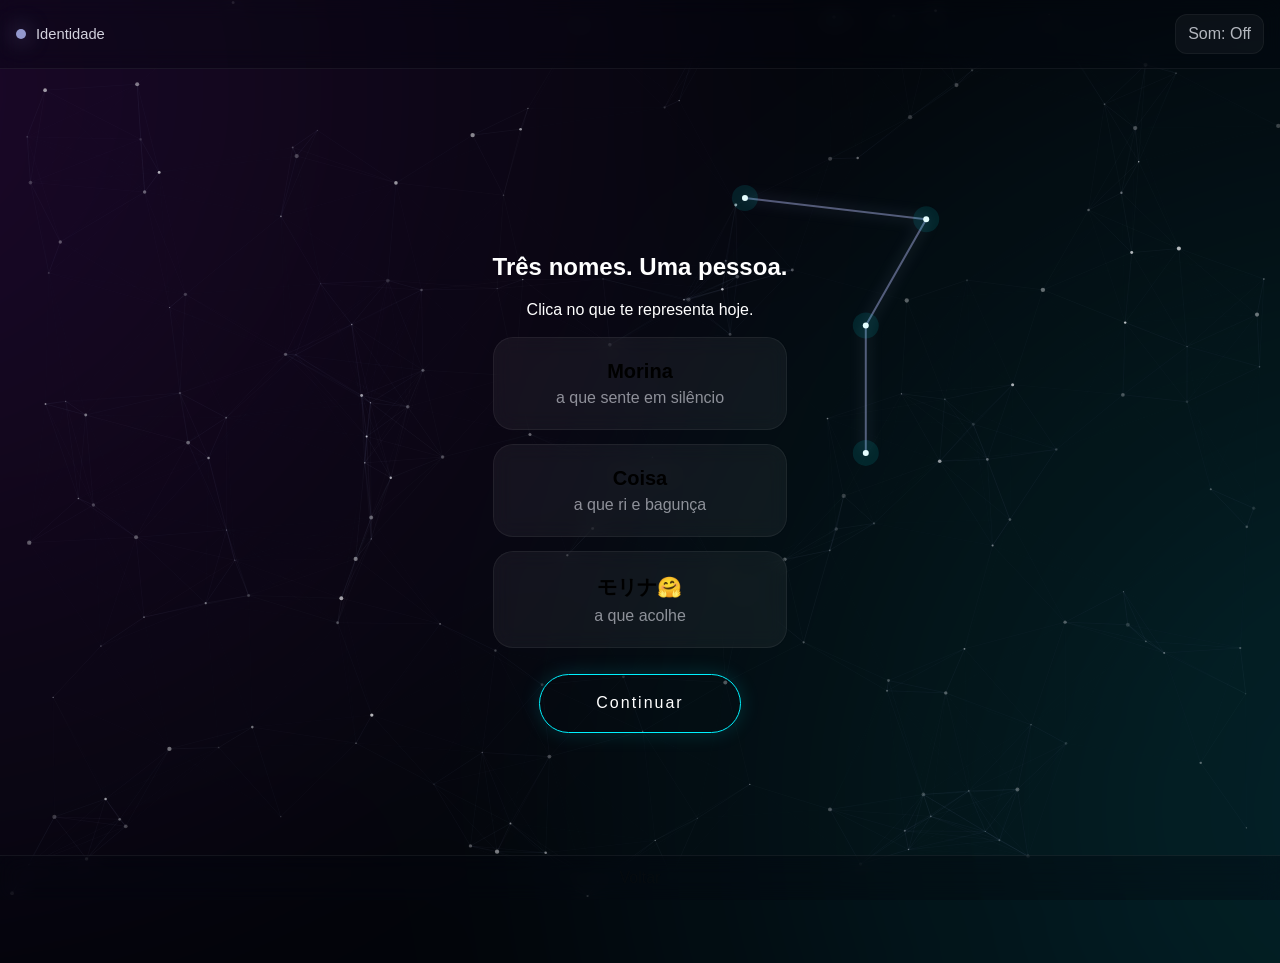
==== flow.html @ cb2edfd9 "Add files via upload" ====
<!doctype html>
<html lang="pt">
<head>
  <meta charset="utf-8" />
  <meta name="viewport" content="width=device-width, initial-scale=1" />
  <title>Morina</title>

  <link rel="stylesheet" href="assets/css/reset.css" />
  <link rel="stylesheet" href="assets/css/base.css" />
  <link rel="stylesheet" href="assets/css/flow.css" />
</head>

<body class="page page--flow">
  <canvas id="sky" aria-hidden="true"></canvas>
  <div class="aurora" aria-hidden="true"></div>

  <!-- Barra discreta -->
  <header class="topbar" aria-label="Progresso">
    <div class="topbar__left">
      <span class="topbar__dot" aria-hidden="true"></span>
      <span class="topbar__label" id="progressLabel">Começo</span>
    </div>

    <button class="topbar__sound" type="button" id="soundToggle" aria-pressed="false">
      Som: Off
    </button>
  </header>

  <main class="flow" role="main" aria-label="Percurso">
    <section class="screens" id="screens">

      <!-- TELA 1 -->
      <section class="screen screen--identity is-active" data-screen="1" aria-label="Identidade">
        <div class="screen__content">
          <h2 class="screen__title">Três nomes. Uma pessoa.</h2>
          <p class="screen__subtitle">Clica no que te representa hoje.</p>

          <div class="cards cards--triple" role="list">
            <button class="card" type="button" data-pick="morina" role="listitem">
              <h3 class="card__title">Morina</h3>
              <p class="card__text">a que sente em silêncio</p>
            </button>

            <button class="card" type="button" data-pick="coisa" role="listitem">
              <h3 class="card__title">Coisa</h3>
              <p class="card__text">a que ri e bagunça</p>
            </button>

            <button class="card" type="button" data-pick="jp" role="listitem">
              <h3 class="card__title">モリナ🤗</h3>
              <p class="card__text">a que acolhe</p>
            </button>
          </div>

          <div class="screen__actions">
            <button class="btn btn--primary" type="button" data-next>Continuar</button>
          </div>
        </div>
      </section>

      <!-- TELA 2 -->
      <section class="screen screen--quiz" data-screen="2" aria-label="Perguntas sobre ti">
        <div class="screen__content">
          <h2 class="screen__title">Sobre ti. Do teu jeito.</h2>
          <p class="screen__subtitle">Sem responder bonito. Só escolhe verdadeiro.</p>

          <form class="quiz" id="quizForm">
            <fieldset class="quiz__q" data-q="1">
              <legend class="quiz__legend">Quando tu estás bem de verdade, tu ficas mais…</legend>
              <div class="quiz__choices">
                <button class="choice" type="button" data-answer="calma">Calma</button>
                <button class="choice" type="button" data-answer="leve">Leve</button>
                <button class="choice" type="button" data-answer="risonha">Risonha</button>
              </div>
            </fieldset>

            <fieldset class="quiz__q" data-q="2" hidden>
              <legend class="quiz__legend">O que tu preferes quando estás cansada?</legend>
              <div class="quiz__choices">
                <button class="choice" type="button" data-answer="silencio">Silêncio</button>
                <button class="choice" type="button" data-answer="companhia">Companhia</button>
                <button class="choice" type="button" data-answer="distancia">Distância só um pouco</button>
              </div>
            </fieldset>

            <fieldset class="quiz__q" data-q="3" hidden>
              <legend class="quiz__legend">O que mais te descreve?</legend>
              <div class="quiz__choices">
                <button class="choice" type="button" data-answer="cuidado">Cuidado</button>
                <button class="choice" type="button" data-answer="coragem">Coragem</button>
                <button class="choice" type="button" data-answer="fe">Fé</button>
              </div>
            </fieldset>

            <fieldset class="quiz__q" data-q="4" hidden>
              <legend class="quiz__legend">Quando alguém te magoa, tu…</legend>
              <div class="quiz__choices">
                <button class="choice" type="button" data-answer="fica_quieta">Ficas quieta</button>
                <button class="choice" type="button" data-answer="perdoa">Perdoas, mas lembras</button>
                <button class="choice" type="button" data-answer="corta">Cortas aos poucos</button>
              </div>
            </fieldset>

            <fieldset class="quiz__q" data-q="5" hidden>
              <legend class="quiz__legend">O que te faz sentir amada?</legend>
              <div class="quiz__choices">
                <button class="choice" type="button" data-answer="palavras">Palavras certas</button>
                <button class="choice" type="button" data-answer="presenca">Presença</button>
                <button class="choice" type="button" data-answer="cuidado_simples">Cuidado simples</button>
              </div>
            </fieldset>

            <fieldset class="quiz__q" data-q="6" hidden>
              <legend class="quiz__legend">E o “7”… quando tu vês esse número invertido, sentes…</legend>
              <div class="quiz__choices">
                <button class="choice" type="button" data-answer="paz">Paz</button>
                <button class="choice" type="button" data-answer="sinal">Sinal</button>
                <button class="choice" type="button" data-answer="memoria">Uma memória boa</button>
              </div>
            </fieldset>

            <div class="screen__actions">
              <button class="btn btn--primary" type="button" disabled id="quizNext">
                Avançar
              </button>
            </div>
          </form>
        </div>
      </section>

      <!-- TELA 3 -->
      <section class="screen screen--mist" data-screen="3" aria-label="O que pensam">
        <div class="screen__content">
          <h2 class="screen__title">O que pensam de ti…</h2>

          <div class="mist" aria-live="polite">
            <p class="mist__line">“Que és só brincadeira.”</p>
            <p class="mist__line">“Que estás sempre bem.”</p>
            <p class="mist__line">“Que rir demais é falta de cabeça.”</p>
          </div>

          <div class="screen__actions">
            <button class="btn btn--ghost" type="button" data-next>Continuar</button>
          </div>
        </div>
      </section>

      <!-- TELA 4 -->
      <section class="screen screen--light" data-screen="4" aria-label="O que és">
        <div class="screen__content">
          <h2 class="screen__title">O que és, de verdade.</h2>

          <div class="truth">
            <p class="truth__line">Tu ris, mas sentes.</p>
            <p class="truth__line">Ajudas mesmo cansada.</p>
            <p class="truth__line">Escolhes leveza porque já sentiste peso.</p>
            <p class="truth__line">Pediste pouco: honestidade e cuidado.</p>
          </div>

          <div class="screen__actions">
            <button class="btn btn--primary" type="button" data-next>Avançar</button>
          </div>
        </div>
      </section>

      <!-- TELA 4B (extra, diferente) -->
      <section class="screen screen--morina" data-screen="4b" aria-label="Morina">
        <div class="screen__content">
          <h2 class="screen__title">Morina não é só riso.</h2>

          <div class="morinaBlock">
            <p class="morinaBlock__line">Ela ri porque sente.</p>
            <p class="morinaBlock__line">Ajuda porque se importa.</p>
            <p class="morinaBlock__line">E às vezes… só queria ser cuidada também.</p>
          </div>

          <div class="screen__actions">
            <button class="btn btn--primary" type="button" data-next>Continuar</button>
          </div>
        </div>
      </section>

      <!-- TELA 5 -->
      <section class="screen screen--soft" data-screen="5" aria-label="Últimas respostas">
        <div class="screen__content">
          <h2 class="screen__title">Só mais um bocadinho.</h2>
          <p class="screen__subtitle">Se quiseres, responde. Se não, segue.</p>

          <form class="mini" id="miniForm">
            <label class="mini__field">
              <span class="mini__label">O que te faz sentir segura?</span>
              <input class="mini__input" type="text" name="segura" placeholder="(curto, do teu jeito)" />
            </label>

            <label class="mini__field">
              <span class="mini__label">O silêncio confortável existe pra ti?</span>
              <input class="mini__input" type="text" name="silencio" placeholder="sim, não, às vezes..." />
            </label>

            <div class="screen__actions screen__actions--split">
              <button class="btn btn--ghost" type="button" data-skip>Pular</button>
              <button class="btn btn--primary" type="button" data-next>Continuar</button>
            </div>
          </form>
        </div>
      </section>

      <!-- TELA 6 -->
      <section class="screen screen--gift" data-screen="6" aria-label="Presente final">
        <div class="screen__content">
          <h2 class="screen__title">Chegaste.</h2>
          <p class="screen__subtitle">Agora é só abrir.</p>

          <div class="giftZone" id="giftZone">
            <button class="gift gift--runner" type="button" id="openGift">
              🎁 Abrir presente
            </button>
            <p class="giftHint" id="giftHint">tenta apanhar 😼</p>
          </div>

          <article class="letter" id="letter" hidden aria-label="Carta">
            <h3 class="letter__title">Para Morina</h3>

            <p class="letter__p">
              Hoje eu só queria que tu soubesses uma coisa: eu vejo-te.
            </p>

            <p class="letter__p">
              Tu ris, tu ajudas, tu segues… e mesmo assim, continuas a ser real.
              Honestidade e cuidado. Foi isso que tu pediste ao mundo, mesmo sem dizer muito.
            </p>

            <!-- Versículo -->
            <blockquote class="verse" id="verse" aria-label="Versículo">
              “O Senhor é o meu pastor; nada me faltará.”<br>
              <small>Salmos 23:1</small>
            </blockquote>

            <p class="letter__p letter__p--end">
              Hoje é teu aniversário. Mas ser tu já é raro todos os dias.
            </p>

            <p class="letter__sig">🤍</p>

            <!-- Resgatar presente -->
            <div class="letter__actions" hidden id="redeemWrap">
              <a class="btn btn--primary" id="redeemGift" href="#">
                Resgatar presente
              </a>
            </div>
          </article>
        </div>
      </section>

    </section>
  </main>

  <footer class="footer" aria-label="Navegação">
    <button class="btn btn--ghost" type="button" id="backBtn">Voltar</button>
  </footer>

  <!-- 🎵 Música de fundo (toca via clique no botão Som) -->
  <audio id="bgMusic" loop preload="auto">
    <source src="assets/audio/morina.mp3" type="audio/mpeg" />
  </audio>

  <script src="assets/js/state.js" defer></script>
  <script src="assets/js/flow.js" defer></script>
  <script src="assets/js/effects.js" defer></script>
  <script src="assets/js/sky.js" defer></script>
</body>
</html>
---- assets/css/base.css ----
:root {
  --primary: #bc13fe;
  --secondary: #00f2ff;
  --bg: #03050a;
  --glass: rgba(255, 255, 255, 0.03);
  --border: rgba(255, 255, 255, 0.1);
}

html, body {
  margin: 0;
  padding: 0;
  height: 100%;
  background: var(--bg);
  color: white;
  font-family: 'Space Grotesk', sans-serif;
  overflow: hidden;
}

/* Camadas de fundo: estrelas (0), aurora (1), conteúdo (2+) */
#stars-container {
  position: fixed;
  inset: 0;
  width: 100%;
  height: 100%;
  background: radial-gradient(circle at center, #1b2735 0%, #03050a 100%);
  z-index: 0;
  pointer-events: none;
}

/* Se tiveres stars divs antigas, mantém sem quebrar */
.star {
  position: absolute;
  background: white;
  border-radius: 50%;
  opacity: 0.6;
  animation: moveStar linear infinite;
}

@keyframes moveStar {
  from { transform: translateY(100vh); }
  to { transform: translateY(-10vh); }
}

/* Aurora por cima das estrelas, mas abaixo do conteúdo */
.aurora {
  position: fixed;
  inset: -50%;
  z-index: 1;
  pointer-events: none;

  background:
    radial-gradient(circle at 20% 30%, rgba(188, 19, 254, 0.15), transparent 40%),
    radial-gradient(circle at 80% 70%, rgba(0, 242, 255, 0.15), transparent 40%);
  filter: blur(80px);
  animation: rotateAurora 20s linear infinite;

  /* ajuda a aurora não "matar" as estrelas */
  opacity: 0.9;
  mix-blend-mode: screen;
}

@keyframes rotateAurora {
  from { transform: rotate(0deg); }
  to { transform: rotate(360deg); }
}

/* Wrapper principal do conteúdo */
.gate {
  position: relative;
  z-index: 2;
  min-height: 100vh;

  display: flex;
  align-items: center;
  justify-content: center;

  /* espaço para não colar em telas pequenas */
  padding: 1.25rem;
}

/* Cartão Morina */
.gate__card {
  background: var(--glass);
  backdrop-filter: blur(20px) saturate(160%);
  -webkit-backdrop-filter: blur(20px) saturate(160%);
  border: 1px solid var(--border);
  border-radius: 40px;
  padding: 3.5rem 2rem;
  text-align: center;
  max-width: 460px;
  width: min(460px, 92vw);
  box-shadow: 0 40px 100px rgba(0,0,0,0.6);
  animation: fadeInUp 1.2s ease-out;
}

@keyframes fadeInUp {
  from { opacity: 0; transform: translateY(30px); }
  to { opacity: 1; transform: translateY(0); }
}

.gate__eyebrow {
  font-size: 3rem;
  margin: 0 0 1rem;
  filter: drop-shadow(0 0 15px var(--primary));
}

.gate__title {
  font-size: 2rem;
  font-weight: 700;
  margin: 0 0 1rem;

  background: linear-gradient(to right, #fff, var(--secondary));
  -webkit-background-clip: text;
  background-clip: text;
  -webkit-text-fill-color: transparent;
}

.gate__subtitle {
  color: rgba(255,255,255,0.6);
  font-weight: 300;
  line-height: 1.6;
  margin: 0 0 2.5rem;
}

/* Botão de Fluxo */
.btn--primary {
  display: inline-block;
  padding: 1.2rem 3.5rem;
  background: transparent;
  color: white;
  text-decoration: none;
  border: 1px solid var(--secondary);
  border-radius: 100px;
  font-weight: 500;
  letter-spacing: 2px;
  transition: all 0.4s cubic-bezier(0.175, 0.885, 0.32, 1.275);
  box-shadow: 0 0 20px rgba(0, 242, 255, 0.15);
}

.btn--primary:hover {
  background: var(--secondary);
  color: #000;
  box-shadow: 0 0 40px rgba(0, 242, 255, 0.5);
  transform: scale(1.05);
}

.gate__hint {
  margin-top: 2rem;
  font-size: 0.7rem;
  opacity: 0.3;
  text-transform: uppercase;
  letter-spacing: 4px;
}

/* ===== MOBILE FIXES (não quebra desktop) ===== */

/* Nunca deixa o site "trancar" scroll globalmente */
html, body {
  overflow-x: hidden;
}

/* Só a página inicial pode ser "centrada". Flow precisa de scroll normal */
.page--flow {
  min-height: 100svh; /* melhor que 100vh no mobile */
}

.page--flow body,
body.page--flow {
  display: block;
  align-items: unset;
  justify-content: unset;
  overflow-y: auto; /* deixa rolar */
  -webkit-overflow-scrolling: touch;
}

/* Safe-area (iPhone com notch) */
:root{
  --safe-top: env(safe-area-inset-top, 0px);
  --safe-bottom: env(safe-area-inset-bottom, 0px);
}
---- assets/css/flow.css ----
.page{ min-height:100vh; }

/* Camadas: canvas (0), aurora (1), UI (5+ já está na topbar) */
#sky{
  position: fixed;
  inset: 0;
  width: 100vw;
  height: 100vh;
  z-index: 0;
  pointer-events: none;
}

.aurora{
  position: fixed;
  inset: -50%;
  z-index: 1;
  pointer-events: none;

  /* se já tens aurora no base.css, isto só garante que não apaga o céu */
  opacity: 0.9;
  mix-blend-mode: screen;
}

.flow{
  position: relative;
  z-index: 2;
  padding: 44px 18px 110px;
}

/* Topbar */
.topbar{
  position: sticky;
  top: 0;
  z-index: 5;
  display:flex;
  align-items:center;
  justify-content:space-between;
  padding: 14px 16px;
  background: rgba(5,7,16,0.35);
  backdrop-filter: blur(10px);
  border-bottom: 1px solid rgba(255,255,255,0.06);
}
.topbar__left{ display:flex; align-items:center; gap:10px; }
.topbar__dot{
  width:10px; height:10px; border-radius:50%;
  background: rgba(185,194,255,0.78);
  box-shadow: 0 0 22px rgba(185,194,255,0.55);
}
.topbar__label{ color: rgba(244,246,255,0.85); font-size: 0.92rem; }
.topbar__sound{
  color: rgba(244,246,255,0.72);
  padding: 10px 12px;
  border-radius: 12px;
  background: rgba(255,255,255,0.04);
  border: 1px solid rgba(255,255,255,0.05);
}

/* Screens */
.screen{
  display:none;
  min-height: calc(100vh - 160px);
  align-items:center;
  justify-content:center;
  text-align:center;
}

.screen.is-active{
  display:flex;
  animation: fadeIn 900ms ease;
}

@keyframes fadeIn{
  from{ opacity:0; transform: translateY(14px); }
  to{ opacity:1; transform: translateY(0); }
}

.screen__content{
  max-width: 560px;
  margin: 0 auto;
  padding: 0 6px;
}

.screen__actions{
  margin-top: 26px;
  display:flex;
  justify-content:center;
  gap: 12px;
}
.screen__actions--split{ justify-content: space-between; }

/* Cards */
.cards{ display:grid; gap: 14px; margin-top: 18px; }
.card{
  padding: 22px;
  border-radius: 20px;
  background: rgba(255,255,255,0.05);
  border: 1px solid rgba(255,255,255,0.06);
  backdrop-filter: blur(10px);
  transition: transform 300ms ease, background 300ms ease, box-shadow 300ms ease;
}
.card:hover{
  transform: translateY(-4px);
  background: rgba(255,255,255,0.08);
  box-shadow: 0 18px 50px rgba(0,0,0,0.25);
}
.card.is-picked{
  box-shadow: 0 0 0 2px rgba(185,194,255,0.25), 0 18px 55px rgba(185,194,255,0.12);
}
.card__title{ font-size: 1.25rem; margin: 0 0 6px; }
.card__text{ color: rgba(244,246,255,0.55); margin: 0; }

/* Quiz */
.quiz__q{ margin: 16px 0 8px; }
.quiz__legend{ color: rgba(244,246,255,0.78); margin-bottom: 12px; }
.quiz__choices{
  display:flex;
  flex-wrap:wrap;
  gap: 10px;
  justify-content:center;
}
.choice{
  padding: 14px 18px;
  border-radius: 14px;
  background: rgba(255,255,255,0.06);
  border: 1px solid rgba(255,255,255,0.06);
  color: rgba(244,246,255,0.85);
  transition: transform 220ms ease, background 220ms ease, box-shadow 220ms ease;
}
.choice:hover{ transform: translateY(-2px); background: rgba(255,255,255,0.10); }
.choice.is-chosen{ box-shadow: 0 0 0 2px rgba(185,194,255,0.25); }

/* novo: estado selecionado "fixo" */
.choice.is-picked{
  outline: 2px solid rgba(0, 242, 255, 0.55);
  box-shadow: 0 0 28px rgba(0, 242, 255, 0.12);
}

/* Mist */
.mist{
  margin-top: 18px;
  padding: 18px 14px;
  border-radius: 18px;
  background: rgba(255,255,255,0.03);
  border: 1px solid rgba(255,255,255,0.05);
}
.mist__line{
  margin: 16px 0;
  color: rgba(244,246,255,0.52);
  font-style: italic;
}

/* Truth */
.truth{
  margin-top: 18px;
  padding: 18px 16px;
  border-radius: 18px;
  background: rgba(185,194,255,0.06);
  border: 1px solid rgba(185,194,255,0.12);
}
.truth__line{ margin: 14px 0; font-size: 1.05rem; }

/* Tela Morina */
.screen--morina .morinaBlock{
  margin-top: 18px;
  padding: 22px 18px;
  border-radius: 22px;
  background: rgba(255,255,255,0.05);
  border: 1px solid rgba(255,255,255,0.06);
  backdrop-filter: blur(10px);
}
.morinaBlock__line{
  margin: 14px 0;
  color: rgba(244,246,255,0.80);
  font-size: 1.05rem;
}

/* Mini */
.mini__field{ display:block; text-align:left; margin: 14px 0; }
.mini__label{ display:block; color: rgba(244,246,255,0.78); margin-bottom: 8px; }
.mini__input{
  width:100%;
  padding: 14px 14px;
  border-radius: 14px;
  background: rgba(255,255,255,0.05);
  border: 1px solid rgba(255,255,255,0.06);
  color: rgba(244,246,255,0.92);
}

/* Presente + trolagem */
.giftZone{
  position: relative;
  height: 220px;
  margin-top: 22px;
  border-radius: 22px;
  background: rgba(255,255,255,0.04);
  border: 1px solid rgba(255,255,255,0.06);
  overflow: hidden;
  display:flex;
  align-items:center;
  justify-content:center;
}

.giftHint{
  position:absolute;
  bottom: 14px;
  left: 0;
  right: 0;
  margin: 0;
  color: rgba(244,246,255,0.55);
  font-size: 0.92rem;
}

.gift{
  padding: 18px 24px;
  border-radius: 999px;
  background: linear-gradient(135deg, #ffffff, #cfd5ff);
  color: #0b0e20;
  font-size: 1.1rem;
  font-weight: 700;
  box-shadow: 0 18px 40px rgba(0,0,0,0.20);
}

.gift--runner{
  position: absolute;
  transform: translate(-50%, -50%);
  left: 50%;
  top: 50%;
  transition: left 120ms ease, top 120ms ease, transform 120ms ease;
}

/* Carta */
.letter{
  margin-top: 28px;
  padding: 24px 18px;
  border-radius: 22px;
  background: rgba(255,255,255,0.06);
  border: 1px solid rgba(255,255,255,0.06);
  backdrop-filter: blur(10px);
  text-align:left;
}
.letter__title{ margin: 0 0 10px; }
.letter__p{ margin: 12px 0; color: rgba(244,246,255,0.78); line-height: 1.55; }
.letter__p--end{ color: rgba(244,246,255,0.95); font-weight: 700; }
.letter__sig{ margin-top: 10px; }

/* novo: Versículo + ações */
.verse{
  margin: 14px 0;
  padding: 14px 14px;
  border-radius: 18px;
  background: rgba(255,255,255,0.04);
  border: 1px solid rgba(255,255,255,0.08);
  color: rgba(244,246,255,0.88);
  line-height: 1.55;
}
.verse small{
  display:block;
  margin-top: 6px;
  opacity: 0.65;
  letter-spacing: 0.3px;
}

.letter__actions{
  margin-top: 16px;
  display:flex;
  justify-content:center;
}

/* Footer */
.footer{
  position: fixed;
  left: 0; right: 0; bottom: 0;
  z-index: 5;
  padding: 12px 14px;
  background: rgba(5,7,16,0.35);
  border-top: 1px solid rgba(255,255,255,0.06);
  backdrop-filter: blur(10px);
  display:flex;
  justify-content:center;
}


/* ===== Mobile viewport fixes ===== */

/* Usa unidade estável no mobile (Safari) */
.screen{
  min-height: calc(100svh - 160px);
}

/* Topbar e footer respeitam notch */
.topbar{
  padding-top: calc(14px + var(--safe-top));
}

.footer{
  padding-bottom: calc(12px + var(--safe-bottom));
}

/* Espaço extra no conteúdo pra não ficar atrás do footer fixo */
.flow{
  padding-bottom: calc(110px + var(--safe-bottom));
}

/* Botões no mobile: menos delay de toque */
button, a{
  -webkit-tap-highlight-color: transparent;
  touch-action: manipulation;
}
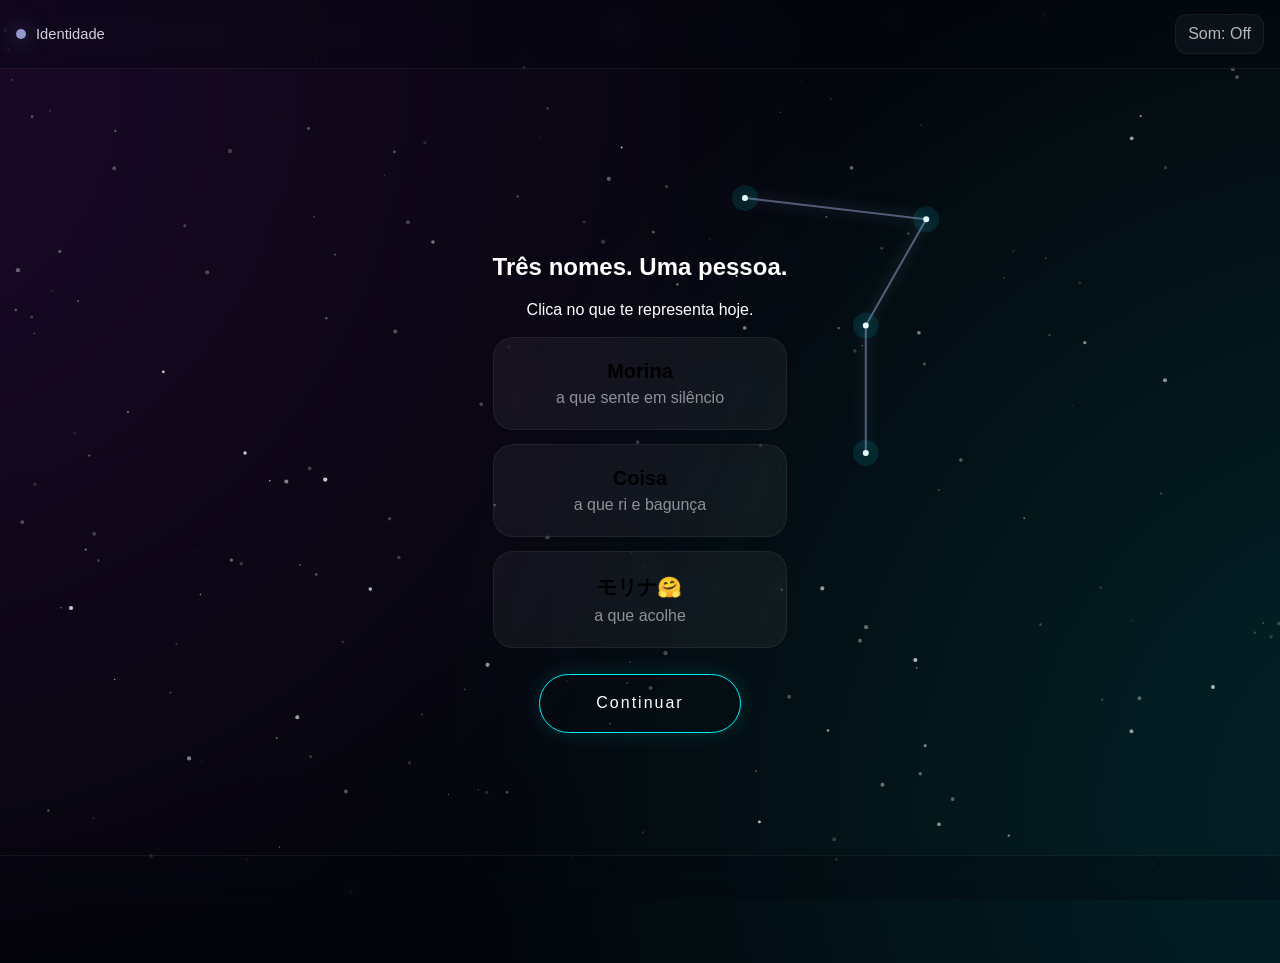
==== commit 481823af: "Update flow.html" ====
--- a/flow.html
+++ b/flow.html
@@ -261,7 +261,7 @@
 
   <!-- 🎵 Música de fundo (toca via clique no botão Som) -->
   <audio id="bgMusic" loop preload="auto">
-    <source src="assets/audio/morina.mp3" type="audio/mpeg" />
+    <source src="assets/audio/morina.opus" type="audio/mpeg" />
   </audio>
 
   <script src="assets/js/state.js" defer></script>
@@ -270,3 +270,4 @@
   <script src="assets/js/sky.js" defer></script>
 </body>
 </html>
+
